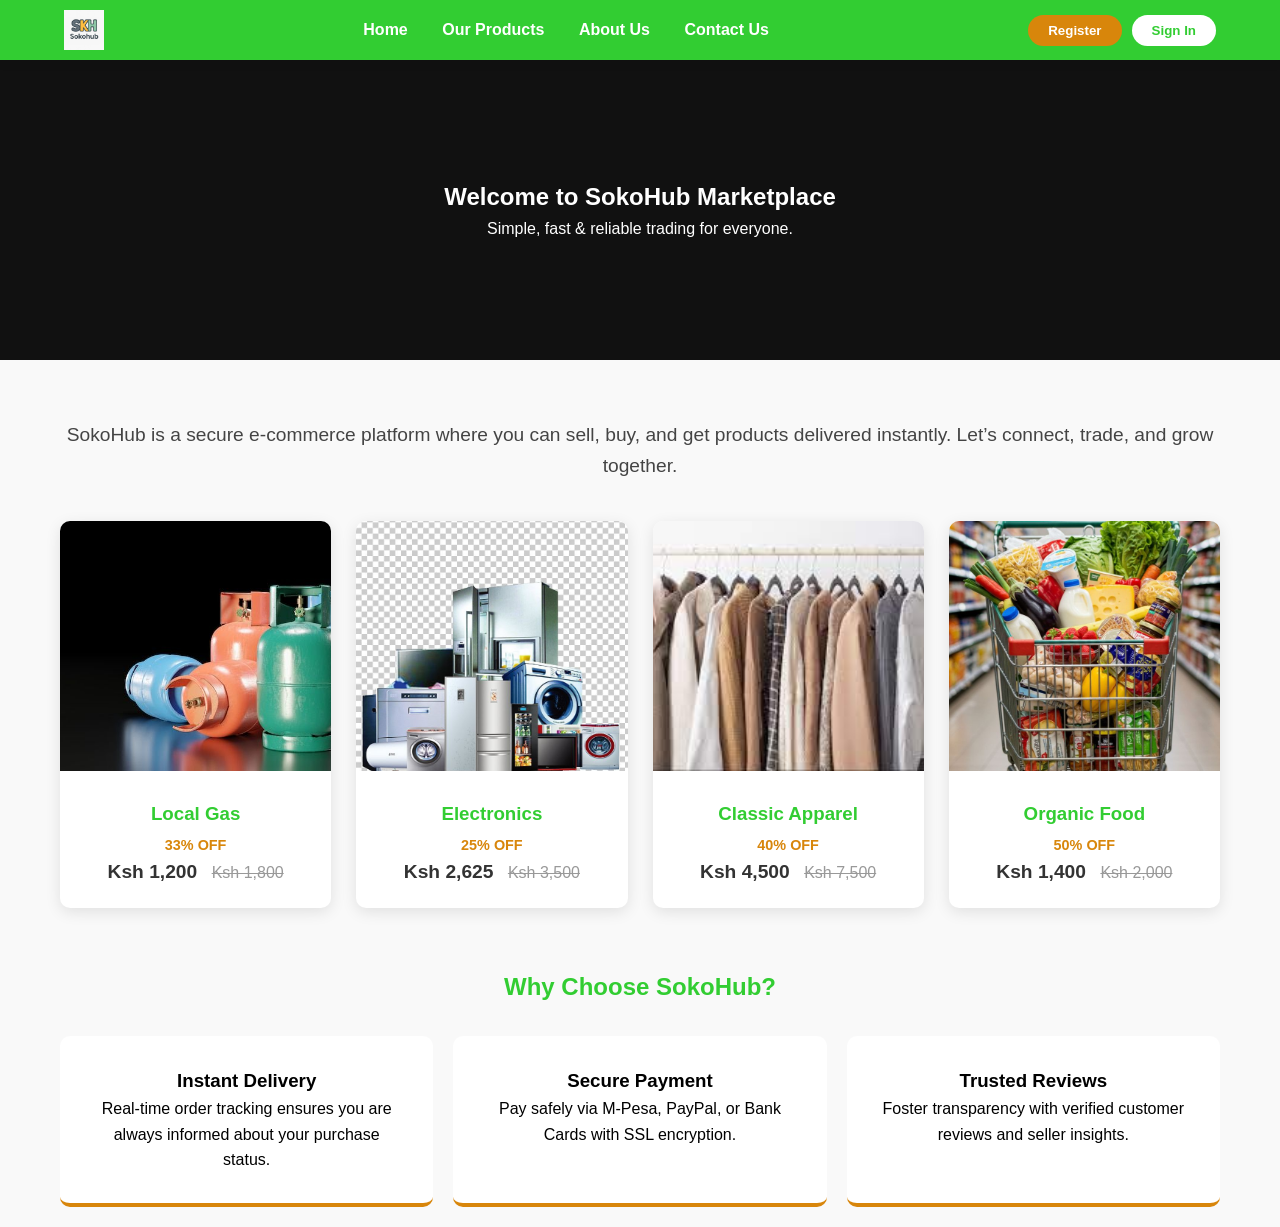
==== index.html @ 7d1a48ce "cloning and modifying sokohub the initial one" ====
<!DOCTYPE html>
<html lang="en">
<head>
    <meta charset="UTF-8">
    <meta name="viewport" content="width=device-width, initial-scale=1.0">
    <title>SokoHub | Modern Marketplace</title>
    <link rel="stylesheet" href="indexx.css">
</head>
<body>
    <nav>
        <div class="nav-container">
            <img src="./sokohubimg/sokohub logo.jpg" alt="SokoHub Logo" class="logo-img">
            <div class="nav-links">
                <a href="./index.html" class="active">Home</a>
                <a href="./products.html">Our Products</a>
                <a href="./About.html">About Us</a>
                <a href="./Contact us.html">Contact Us</a>
            </div>
            <div id="buttons">
                <a href="./Register.html"><button id="up">Register</button></a>
                <a href="./Login&Signup/login.html"><button id="in">Sign In</button></a>
            </div>
        </div>
    </nav>

    <section class="hero-s">
        <div class="hero-content">
            <h2>Welcome to SokoHub Marketplace</h2>
            <p>Simple, fast & reliable trading for everyone.</p>
        </div>
    </section>

    <main class="container">
        <section class="shopping-intro">
            <p>SokoHub is a secure e-commerce platform where you can sell, buy, and get products delivered instantly. Let’s connect, trade, and grow together.</p>
        </section>

        <section class="product-grid">
            <div class="product-card">
                <div class="product-image-container">
                    <img src="./sokohubimg/7.jpeg" alt="Gas Tank">
                </div>
                <div class="product-info">
                    <h3>Local Gas</h3>
                    <h4>33% OFF</h4>
                    <p class="price">
                        <span class="sale-price">Ksh 1,200</span>
                        <span class="original-price">Ksh 1,800</span>
                    </p>
                </div>
            </div>

            <div class="product-card">
                <div class="product-image-container">
                    <img src="./sokohubimg/8.jpeg" alt="Electronics">
                </div>
                <div class="product-info">
                    <h3>Electronics</h3>
                    <h4>25% OFF</h4>
                    <p class="price">
                        <span class="sale-price">Ksh 2,625</span>
                        <span class="original-price">Ksh 3,500</span>
                    </p>
                </div>
            </div>

            <div class="product-card">
                <div class="product-image-container">
                    <img src="./sokohubimg/11.jpg" alt="Clothes">
                </div>
                <div class="product-info">
                    <h3>Classic Apparel</h3>
                    <h4>40% OFF</h4>
                    <p class="price">
                        <span class="sale-price">Ksh 4,500</span>
                        <span class="original-price">Ksh 7,500</span>
                    </p>
                </div>
            </div>

            <div class="product-card">
                <div class="product-image-container">
                    <img src="./sokohubimg/4.jpeg" alt="Organic Food">
                </div>
                <div class="product-info">
                    <h3>Organic Food</h3>
                    <h4>50% OFF</h4>
                    <p class="price">
                        <span class="sale-price">Ksh 1,400</span>
                        <span class="original-price">Ksh 2,000</span>
                    </p>
                </div>
            </div>
        </section>

        <section class="value-prop">
            <h2>Why Choose SokoHub?</h2>
            <div class="prop-grid">
                <div class="prop-item">
                    <h3>Instant Delivery</h3>
                    <p>Real-time order tracking ensures you are always informed about your purchase status.</p>
                </div>
                <div class="prop-item">
                    <h3>Secure Payment</h3>
                    <p>Pay safely via M-Pesa, PayPal, or Bank Cards with SSL encryption.</p>
                </div>
                <div class="prop-item">
                    <h3>Trusted Reviews</h3>
                    <p>Foster transparency with verified customer reviews and seller insights.</p>
                </div>
            </div>
        </section>
    </main>
</body>
</html>
---- indexx.css ----
* {
    margin: 0;
    padding: 0;
    box-sizing: border-box;
}

body {
    font-family: 'Segoe UI', Tahoma, Geneva, Verdana, sans-serif;
    line-height: 1.6;
    background-color: #f9f9f9;
}

/* Navbar */
nav {
    background-color: #32cd32; /* LimeGreen */
    padding: 10px 5%;
    position: sticky;
    top: 0;
    z-index: 1000;
    box-shadow: 0 2px 10px rgba(0,0,0,0.1);
}

.nav-container {
    display: flex;
    justify-content: space-between;
    align-items: center;
    max-width: 1200px;
    margin: 0 auto;
}

.logo-img {
    height: 40px;
    width: auto;
}

.nav-links a {
    color: white;
    text-decoration: none;
    margin: 0 15px;
    font-weight: 600;
    transition: color 0.3s;
}

.nav-links a:hover {
    color: #d8860b;
}

#buttons {
    display: flex;
    gap: 10px;
}

#up, #in {
    padding: 8px 20px;
    border-radius: 20px;
    border: none;
    cursor: pointer;
    font-weight: bold;
    transition: transform 0.2s ease;
}

#up { background-color: #d8860b; color: white; }
#in { background-color: white; color: #32cd32; }

#up:hover, #in:hover { transform: scale(1.1); }

/* Hero Section */
.hero-s {
    background: linear-gradient(rgba(0,0,0,0.5), rgba(0,0,0,0.5)), url('your-hero-bg.jpg');
    background-color: #222;
    height: 300px;
    display: flex;
    align-items: center;
    justify-content: center;
    color: white;
    text-align: center;
}

/* Grid & Layout */
.container {
    max-width: 1200px;
    margin: 0 auto;
    padding: 20px;
}

.shopping-intro {
    text-align: center;
    padding: 40px 0;
    font-size: 1.2rem;
    color: #444;
}

.product-grid {
    display: grid;
    grid-template-columns: repeat(auto-fit, minmax(250px, 1fr));
    gap: 25px;
}

.product-card {
    background: white;
    border-radius: 10px;
    overflow: hidden;
    box-shadow: 0 4px 15px rgba(0,0,0,0.1);
    transition: translateY -5px;
}

.product-card:hover {
    transform: translateY(-5px);
}

.product-image-container img {
    width: 100%;
    height: 250px;
    object-fit: cover; /* This keeps images from stretching */
}

.product-info {
    padding: 20px;
    text-align: center;
}

.product-info h3 { color: #32cd32; margin-bottom: 5px; }
.product-info h4 { color: #d8860b; font-size: 0.9rem; }

.sale-price { font-weight: bold; font-size: 1.2rem; color: #333; }
.original-price { text-decoration: line-through; color: #999; margin-left: 10px; }

/* Value Prop */
.value-prop { margin-top: 60px; text-align: center; }
.value-prop h2 { color: #32cd32; margin-bottom: 30px; }

.prop-grid {
    display: grid;
    grid-template-columns: repeat(auto-fit, minmax(300px, 1fr));
    gap: 20px;
}

.prop-item {
    background: white;
    padding: 30px;
    border-radius: 10px;
    border-bottom: 4px solid #d8860b;
}
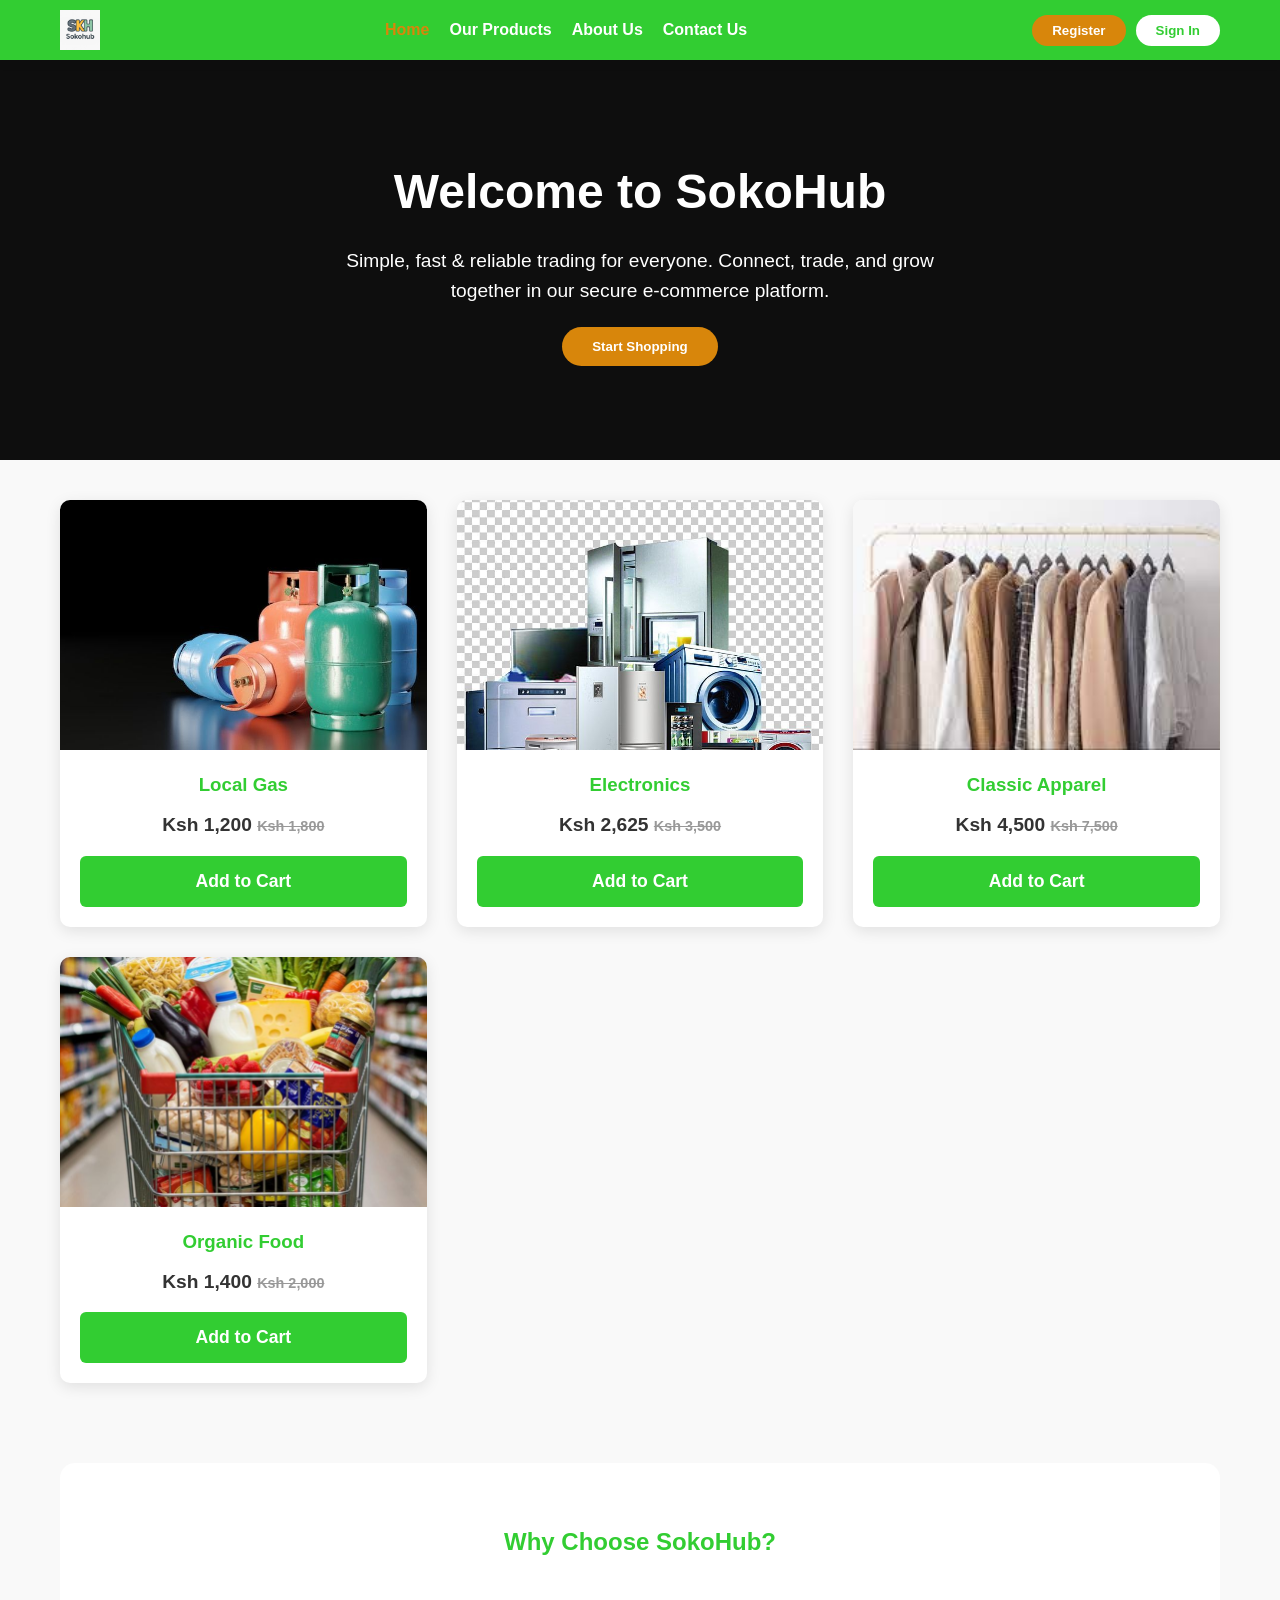
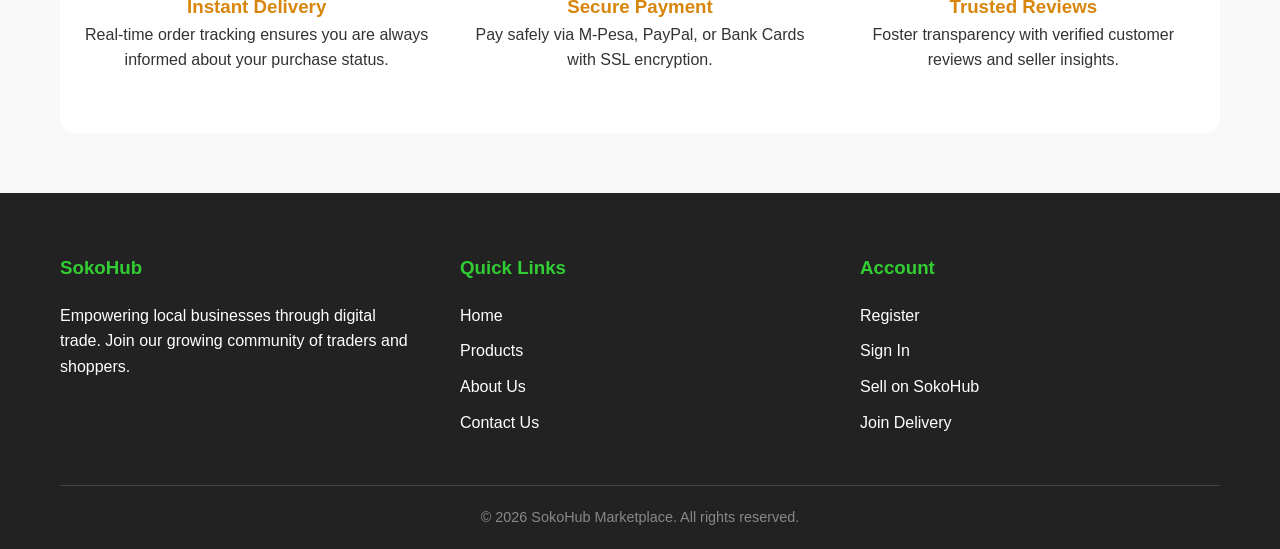
==== commit f8a10cb6: "cleaning the code and adding some js to it" ====
--- a/index.html
+++ b/index.html
@@ -4,112 +4,141 @@
     <meta charset="UTF-8">
     <meta name="viewport" content="width=device-width, initial-scale=1.0">
     <title>SokoHub | Modern Marketplace</title>
-    <link rel="stylesheet" href="indexx.css">
+    <link rel="stylesheet" href="main.css">
 </head>
 <body>
-    <nav>
-        <div class="nav-container">
-            <img src="./sokohubimg/sokohub logo.jpg" alt="SokoHub Logo" class="logo-img">
-            <div class="nav-links">
-                <a href="./index.html" class="active">Home</a>
-                <a href="./products.html">Our Products</a>
-                <a href="./About.html">About Us</a>
-                <a href="./Contact us.html">Contact Us</a>
-            </div>
-            <div id="buttons">
-                <a href="./Register.html"><button id="up">Register</button></a>
-                <a href="./Login&Signup/login.html"><button id="in">Sign In</button></a>
-            </div>
+    <header class="header-flex">
+        <div class="container">
+            <nav class="nav-menu-flex">
+                <img src="./sokohubimg/sokohub logo.jpg" alt="SokoHub Logo" class="logo-img">
+                
+                <div class="menu-toggle-flex" id="mobile-menu">
+                    <span></span>
+                    <span></span>
+                    <span></span>
+                </div>
+
+                <div class="nav-links-flex">
+                    <a href="./index.html" class="active">Home</a>
+                    <a href="./products.html">Our Products</a>
+                    <a href="./About.html">About Us</a>
+                    <a href="./Contact us.html">Contact Us</a>
+                </div>
+
+                <div class="auth-buttons-flex">
+                    <a href="./Register.html"><button class="btn-up-flex">Register</button></a>
+                    <a href="./Login&Signup/login.html"><button class="btn-in-flex">Sign In</button></a>
+                </div>
+            </nav>
         </div>
-    </nav>
+    </header>
 
-    <section class="hero-s">
-        <div class="hero-content">
-            <h2>Welcome to SokoHub Marketplace</h2>
-            <p>Simple, fast & reliable trading for everyone.</p>
+    <section class="hero-flex">
+        <h1>Welcome to SokoHub</h1>
+        <p>Simple, fast & reliable trading for everyone. Connect, trade, and grow together in our secure e-commerce platform.</p>
+        <div style="margin-top: 20px;">
+            <a href="./products.html"><button class="btn-up-flex" style="padding: 12px 30px;">Start Shopping</button></a>
         </div>
     </section>
 
     <main class="container">
-        <section class="shopping-intro">
-            <p>SokoHub is a secure e-commerce platform where you can sell, buy, and get products delivered instantly. Let’s connect, trade, and grow together.</p>
-        </section>
-
-        <section class="product-grid">
-            <div class="product-card">
-                <div class="product-image-container">
+        <section class="grid-flex">
+            <div class="card-flex">
+                <div class="card-img-container">
                     <img src="./sokohubimg/7.jpeg" alt="Gas Tank">
                 </div>
-                <div class="product-info">
+                <div class="card-info-flex">
                     <h3>Local Gas</h3>
-                    <h4>33% OFF</h4>
-                    <p class="price">
-                        <span class="sale-price">Ksh 1,200</span>
-                        <span class="original-price">Ksh 1,800</span>
-                    </p>
+                    <p class="price-flex">Ksh 1,200 <span style="text-decoration: line-through; color: #999; font-size: 0.9rem;">Ksh 1,800</span></p>
+                    <button class="btn-submit-flex" style="width: 100%; margin-top: 15px;">Add to Cart</button>
                 </div>
             </div>
 
-            <div class="product-card">
-                <div class="product-image-container">
+            <div class="card-flex">
+                <div class="card-img-container">
                     <img src="./sokohubimg/8.jpeg" alt="Electronics">
                 </div>
-                <div class="product-info">
+                <div class="card-info-flex">
                     <h3>Electronics</h3>
-                    <h4>25% OFF</h4>
-                    <p class="price">
-                        <span class="sale-price">Ksh 2,625</span>
-                        <span class="original-price">Ksh 3,500</span>
-                    </p>
+                    <p class="price-flex">Ksh 2,625 <span style="text-decoration: line-through; color: #999; font-size: 0.9rem;">Ksh 3,500</span></p>
+                    <button class="btn-submit-flex" style="width: 100%; margin-top: 15px;">Add to Cart</button>
                 </div>
             </div>
 
-            <div class="product-card">
-                <div class="product-image-container">
+            <div class="card-flex">
+                <div class="card-img-container">
                     <img src="./sokohubimg/11.jpg" alt="Clothes">
                 </div>
-                <div class="product-info">
+                <div class="card-info-flex">
                     <h3>Classic Apparel</h3>
-                    <h4>40% OFF</h4>
-                    <p class="price">
-                        <span class="sale-price">Ksh 4,500</span>
-                        <span class="original-price">Ksh 7,500</span>
-                    </p>
+                    <p class="price-flex">Ksh 4,500 <span style="text-decoration: line-through; color: #999; font-size: 0.9rem;">Ksh 7,500</span></p>
+                    <button class="btn-submit-flex" style="width: 100%; margin-top: 15px;">Add to Cart</button>
                 </div>
             </div>
 
-            <div class="product-card">
-                <div class="product-image-container">
+            <div class="card-flex">
+                <div class="card-img-container">
                     <img src="./sokohubimg/4.jpeg" alt="Organic Food">
                 </div>
-                <div class="product-info">
+                <div class="card-info-flex">
                     <h3>Organic Food</h3>
-                    <h4>50% OFF</h4>
-                    <p class="price">
-                        <span class="sale-price">Ksh 1,400</span>
-                        <span class="original-price">Ksh 2,000</span>
-                    </p>
+                    <p class="price-flex">Ksh 1,400 <span style="text-decoration: line-through; color: #999; font-size: 0.9rem;">Ksh 2,000</span></p>
+                    <button class="btn-submit-flex" style="width: 100%; margin-top: 15px;">Add to Cart</button>
                 </div>
             </div>
         </section>
 
-        <section class="value-prop">
-            <h2>Why Choose SokoHub?</h2>
-            <div class="prop-grid">
-                <div class="prop-item">
-                    <h3>Instant Delivery</h3>
+        <section style="text-align: center; padding: 60px 0; background-color: #fff; border-radius: 15px; margin: 40px 0;">
+            <h2 style="color: #32cd32; margin-bottom: 30px;">Why Choose SokoHub?</h2>
+            <div class="grid-flex" style="padding: 0 20px;">
+                <div>
+                    <h3 style="color: #d8860b;">Instant Delivery</h3>
                     <p>Real-time order tracking ensures you are always informed about your purchase status.</p>
                 </div>
-                <div class="prop-item">
-                    <h3>Secure Payment</h3>
+                <div>
+                    <h3 style="color: #d8860b;">Secure Payment</h3>
                     <p>Pay safely via M-Pesa, PayPal, or Bank Cards with SSL encryption.</p>
                 </div>
-                <div class="prop-item">
-                    <h3>Trusted Reviews</h3>
+                <div>
+                    <h3 style="color: #d8860b;">Trusted Reviews</h3>
                     <p>Foster transparency with verified customer reviews and seller insights.</p>
                 </div>
             </div>
         </section>
     </main>
+
+    <footer class="footer-flex">
+        <div class="container">
+            <div class="footer-content-flex">
+                <div class="footer-section-flex">
+                    <h3>SokoHub</h3>
+                    <p>Empowering local businesses through digital trade. Join our growing community of traders and shoppers.</p>
+                </div>
+                <div class="footer-section-flex">
+                    <h3>Quick Links</h3>
+                    <ul class="footer-links-flex">
+                        <li><a href="./index.html">Home</a></li>
+                        <li><a href="./products.html">Products</a></li>
+                        <li><a href="./About.html">About Us</a></li>
+                        <li><a href="./Contact us.html">Contact Us</a></li>
+                    </ul>
+                </div>
+                <div class="footer-section-flex">
+                    <h3>Account</h3>
+                    <ul class="footer-links-flex">
+                        <li><a href="./Register.html">Register</a></li>
+                        <li><a href="./Login&Signup/login.html">Sign In</a></li>
+                        <li><a href="./sellers.page.html">Sell on SokoHub</a></li>
+                        <li><a href="./delivery.html">Join Delivery</a></li>
+                    </ul>
+                </div>
+            </div>
+            <div class="footer-bottom-flex">
+                <p>&copy; 2026 SokoHub Marketplace. All rights reserved.</p>
+            </div>
+        </div>
+    </footer>
+
+    <script src="main.js"></script>
 </body>
-</html>+</html>
--- a/main.css
+++ b/main.css
@@ -0,0 +1,347 @@
+/* 
+    SokoHub | Main Stylesheet
+    Author: SokoHub Team
+    Style Convention: Flexbox-centric with '-flex' suffix naming.
+    Colors: LimeGreen (#32cd32), SokoHub Gold (#d8860b)
+*/
+
+/* --- Global Variables --- */
+:root {
+    --primary-color: #32cd32;
+    --accent-color: #d8860b;
+    --bg-light: #f9f9f9;
+    --text-dark: #333;
+    --text-light: #666;
+    --white: #ffffff;
+    --shadow: 0 4px 15px rgba(0, 0, 0, 0.1);
+    --transition: all 0.3s ease;
+}
+
+/* --- Reset & Base Styles --- */
+* {
+    margin: 0;
+    padding: 0;
+    box-sizing: border-box;
+}
+
+body {
+    font-family: 'Segoe UI', Tahoma, Geneva, Verdana, sans-serif;
+    line-height: 1.6;
+    background-color: var(--bg-light);
+    color: var(--text-dark);
+}
+
+.container {
+    max-width: 1200px;
+    margin: 0 auto;
+    padding: 0 20px;
+}
+
+img {
+    max-width: 100%;
+    display: block;
+}
+
+a {
+    text-decoration: none;
+    color: inherit;
+    transition: var(--transition);
+}
+
+/* --- Navigation --- */
+.header-flex {
+    background-color: var(--primary-color);
+    padding: 10px 0;
+    position: sticky;
+    top: 0;
+    z-index: 1000;
+    box-shadow: 0 2px 10px rgba(0, 0, 0, 0.1);
+}
+
+.nav-menu-flex {
+    display: flex;
+    justify-content: space-between;
+    align-items: center;
+    flex-wrap: wrap;
+}
+
+.logo-img {
+    height: 40px;
+    width: auto;
+}
+
+.nav-links-flex {
+    display: flex;
+    gap: 20px;
+}
+
+.nav-links-flex a {
+    color: var(--white);
+    font-weight: 600;
+}
+
+.nav-links-flex a:hover,
+.nav-links-flex a.active {
+    color: var(--accent-color);
+}
+
+/* Auth Buttons */
+.auth-buttons-flex {
+    display: flex;
+    gap: 10px;
+}
+
+.btn-up-flex, .btn-in-flex {
+    padding: 8px 20px;
+    border-radius: 20px;
+    border: none;
+    cursor: pointer;
+    font-weight: bold;
+    transition: transform 0.2s ease;
+}
+
+.btn-up-flex { background-color: var(--accent-color); color: var(--white); }
+.btn-in-flex { background-color: var(--white); color: var(--primary-color); }
+
+.btn-up-flex:hover, .btn-in-flex:hover { transform: scale(1.1); }
+
+/* Mobile Menu Toggle (JS will use this) */
+.menu-toggle-flex {
+    display: none;
+    flex-direction: column;
+    gap: 5px;
+    cursor: pointer;
+}
+
+.menu-toggle-flex span {
+    width: 25px;
+    height: 3px;
+    background-color: var(--white);
+    border-radius: 2px;
+}
+
+/* --- Hero Sections --- */
+.hero-flex {
+    background: linear-gradient(rgba(0,0,0,0.6), rgba(0,0,0,0.6)), url('your-hero-bg.jpg');
+    background-color: #222;
+    height: 400px;
+    display: flex;
+    flex-direction: column;
+    align-items: center;
+    justify-content: center;
+    color: var(--white);
+    text-align: center;
+    padding: 20px;
+}
+
+.hero-flex h1 { font-size: 3rem; margin-bottom: 15px; }
+.hero-flex p { font-size: 1.2rem; max-width: 600px; }
+
+/* --- Component Cards --- */
+.card-flex {
+    background: var(--white);
+    border-radius: 10px;
+    overflow: hidden;
+    box-shadow: var(--shadow);
+    transition: var(--transition);
+    display: flex;
+    flex-direction: column;
+}
+
+.card-flex:hover {
+    transform: translateY(-5px);
+}
+
+.card-img-container {
+    height: 250px;
+}
+
+.card-img-container img {
+    width: 100%;
+    height: 100%;
+    object-fit: cover;
+}
+
+.card-info-flex {
+    padding: 20px;
+    text-align: center;
+}
+
+.card-info-flex h3 { color: var(--primary-color); margin-bottom: 10px; }
+.card-info-flex .price-flex { font-weight: bold; font-size: 1.2rem; }
+
+/* --- Layout Grids --- */
+.grid-flex {
+    display: grid;
+    grid-template-columns: repeat(auto-fit, minmax(280px, 1fr));
+    gap: 30px;
+    padding: 40px 0;
+}
+
+/* --- Form Elements --- */
+.form-container-flex {
+    background: var(--white);
+    padding: 30px;
+    border-radius: 10px;
+    box-shadow: var(--shadow);
+}
+
+.flex-form-group {
+    display: flex;
+    flex-direction: column;
+    gap: 8px;
+    margin-bottom: 20px;
+}
+
+.flex-form-group label { font-weight: 600; }
+
+.flex-form-group input, 
+.flex-form-group textarea, 
+.flex-form-group select {
+    padding: 12px;
+    border: 1px solid #ddd;
+    border-radius: 6px;
+    font-size: 1rem;
+    transition: var(--transition);
+}
+
+.flex-form-group input:focus {
+    border-color: var(--primary-color);
+    outline: none;
+}
+
+.btn-submit-flex {
+    background-color: var(--primary-color);
+    color: var(--white);
+    padding: 15px;
+    border: none;
+    border-radius: 6px;
+    font-weight: bold;
+    font-size: 1.1rem;
+    cursor: pointer;
+    transition: var(--transition);
+}
+
+.btn-submit-flex:hover {
+    background-color: var(--accent-color);
+}
+
+/* --- Footer --- */
+.footer-flex {
+    background-color: #222;
+    color: var(--white);
+    padding: 60px 0 20px;
+    margin-top: 60px;
+}
+
+.footer-content-flex {
+    display: flex;
+    justify-content: space-between;
+    gap: 40px;
+    flex-wrap: wrap;
+    margin-bottom: 40px;
+}
+
+.footer-section-flex {
+    flex: 1;
+    min-width: 200px;
+}
+
+.footer-section-flex h3 {
+    color: var(--primary-color);
+    margin-bottom: 20px;
+}
+
+.footer-links-flex {
+    list-style: none;
+}
+
+.footer-links-flex li {
+    margin-bottom: 10px;
+}
+
+.footer-links-flex a:hover {
+    color: var(--primary-color);
+}
+
+.footer-bottom-flex {
+    text-align: center;
+    border-top: 1px solid #444;
+    padding-top: 20px;
+    font-size: 0.9rem;
+    color: #888;
+}
+
+/* --- About & Contact Specifics --- */
+.layout-split-flex {
+    display: flex;
+    gap: 50px;
+    align-items: center;
+    padding: 60px 0;
+}
+
+.layout-text-flex { flex: 1.2; }
+.layout-img-flex { flex: 0.8; }
+
+.values-box-flex {
+    background-color: #f0fdf0;
+    padding: 25px;
+    border-left: 5px solid var(--primary-color);
+    border-radius: 5px;
+    margin: 20px 0;
+}
+
+/* --- Product Page Specifics --- */
+.shop-layout-flex {
+    display: flex;
+    gap: 30px;
+    padding: 40px 0;
+}
+
+.sidebar-flex {
+    flex: 0 0 250px;
+    background: var(--white);
+    padding: 25px;
+    border-radius: 8px;
+    height: fit-content;
+}
+
+.main-content-flex { flex: 1; }
+
+/* --- Responsive Media Queries --- */
+@media (max-width: 900px) {
+    .nav-links-flex {
+        display: none; /* JS will toggle this */
+        width: 100%;
+        flex-direction: column;
+        padding: 20px 0;
+        text-align: center;
+    }
+
+    .nav-links-flex.active {
+        display: flex;
+    }
+
+    .menu-toggle-flex {
+        display: flex;
+    }
+
+    .layout-split-flex {
+        flex-direction: column;
+        text-align: center;
+    }
+
+    .shop-layout-flex {
+        flex-direction: column;
+    }
+
+    .sidebar-flex {
+        width: 100%;
+        flex: none;
+    }
+}
+
+@media (max-width: 600px) {
+    .hero-flex h1 { font-size: 2.2rem; }
+    .auth-buttons-flex { display: none; } /* Hide in small mobile to save space */
+}
